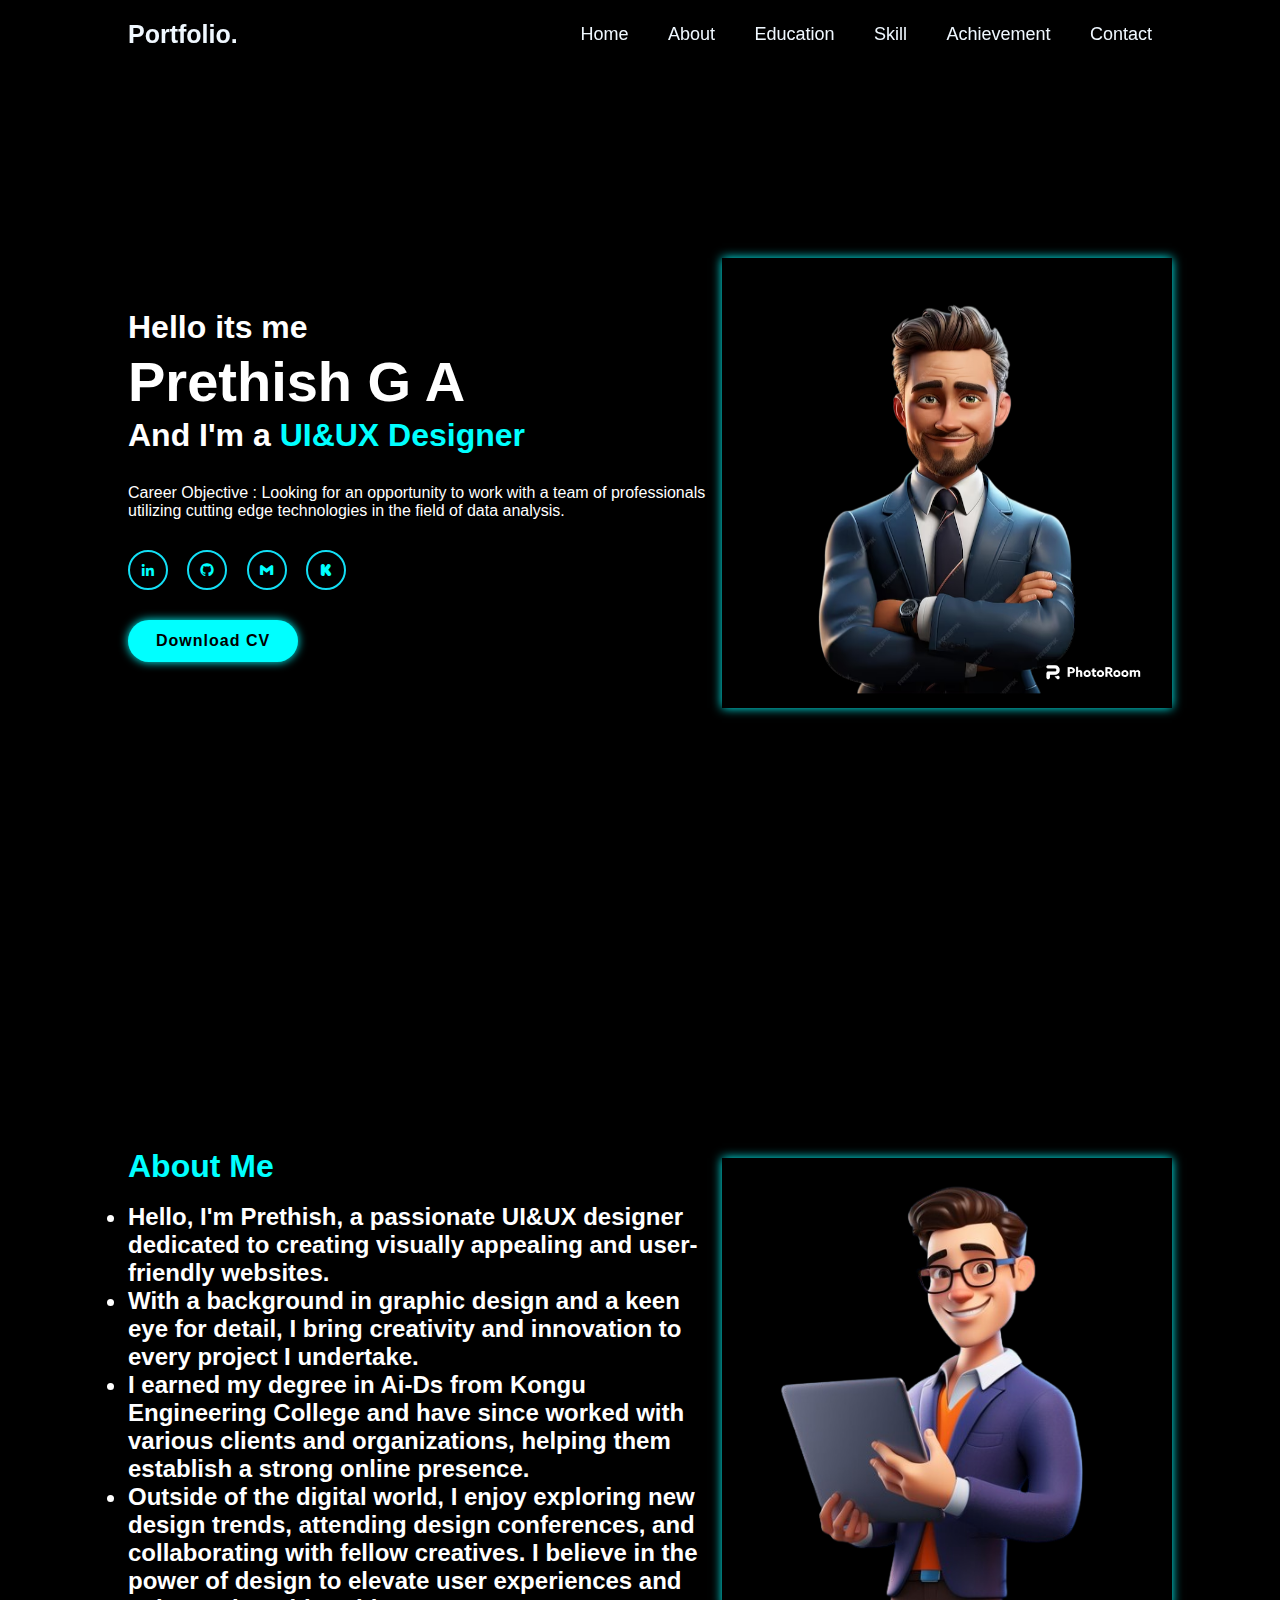
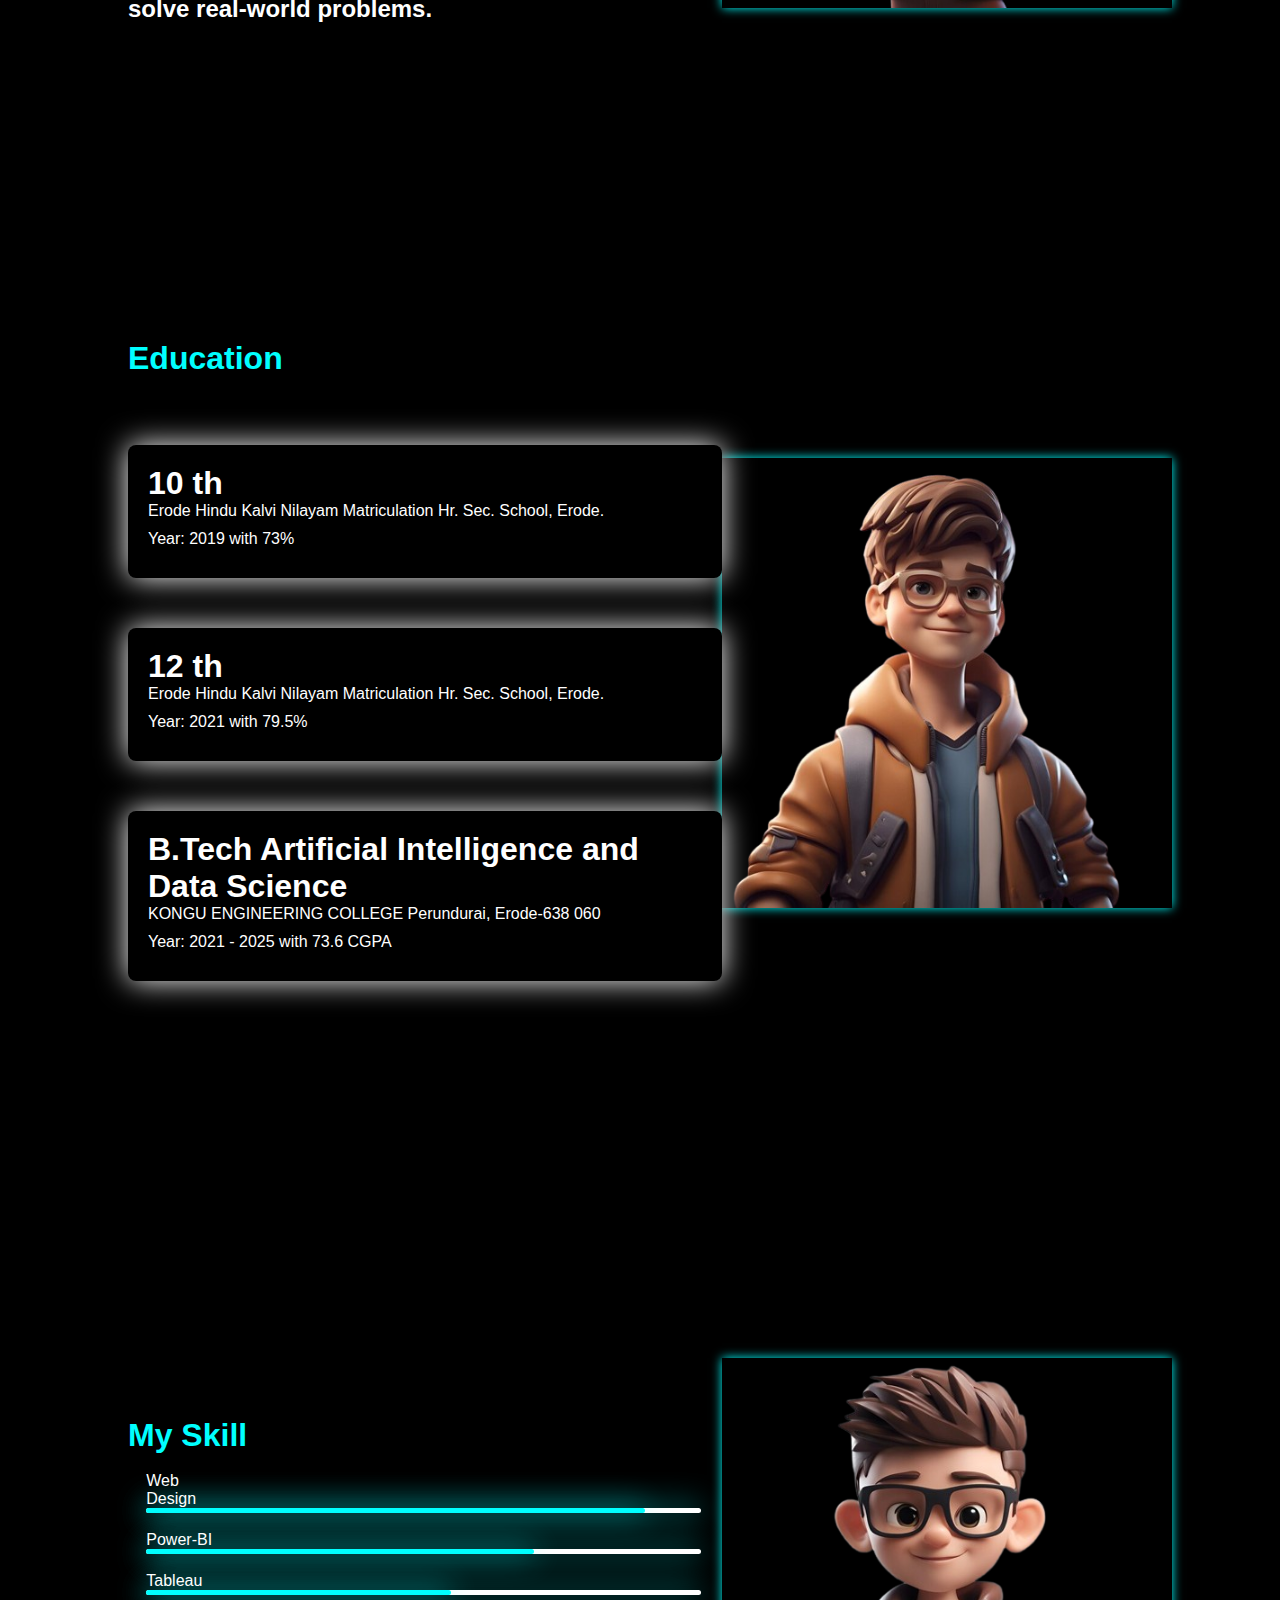
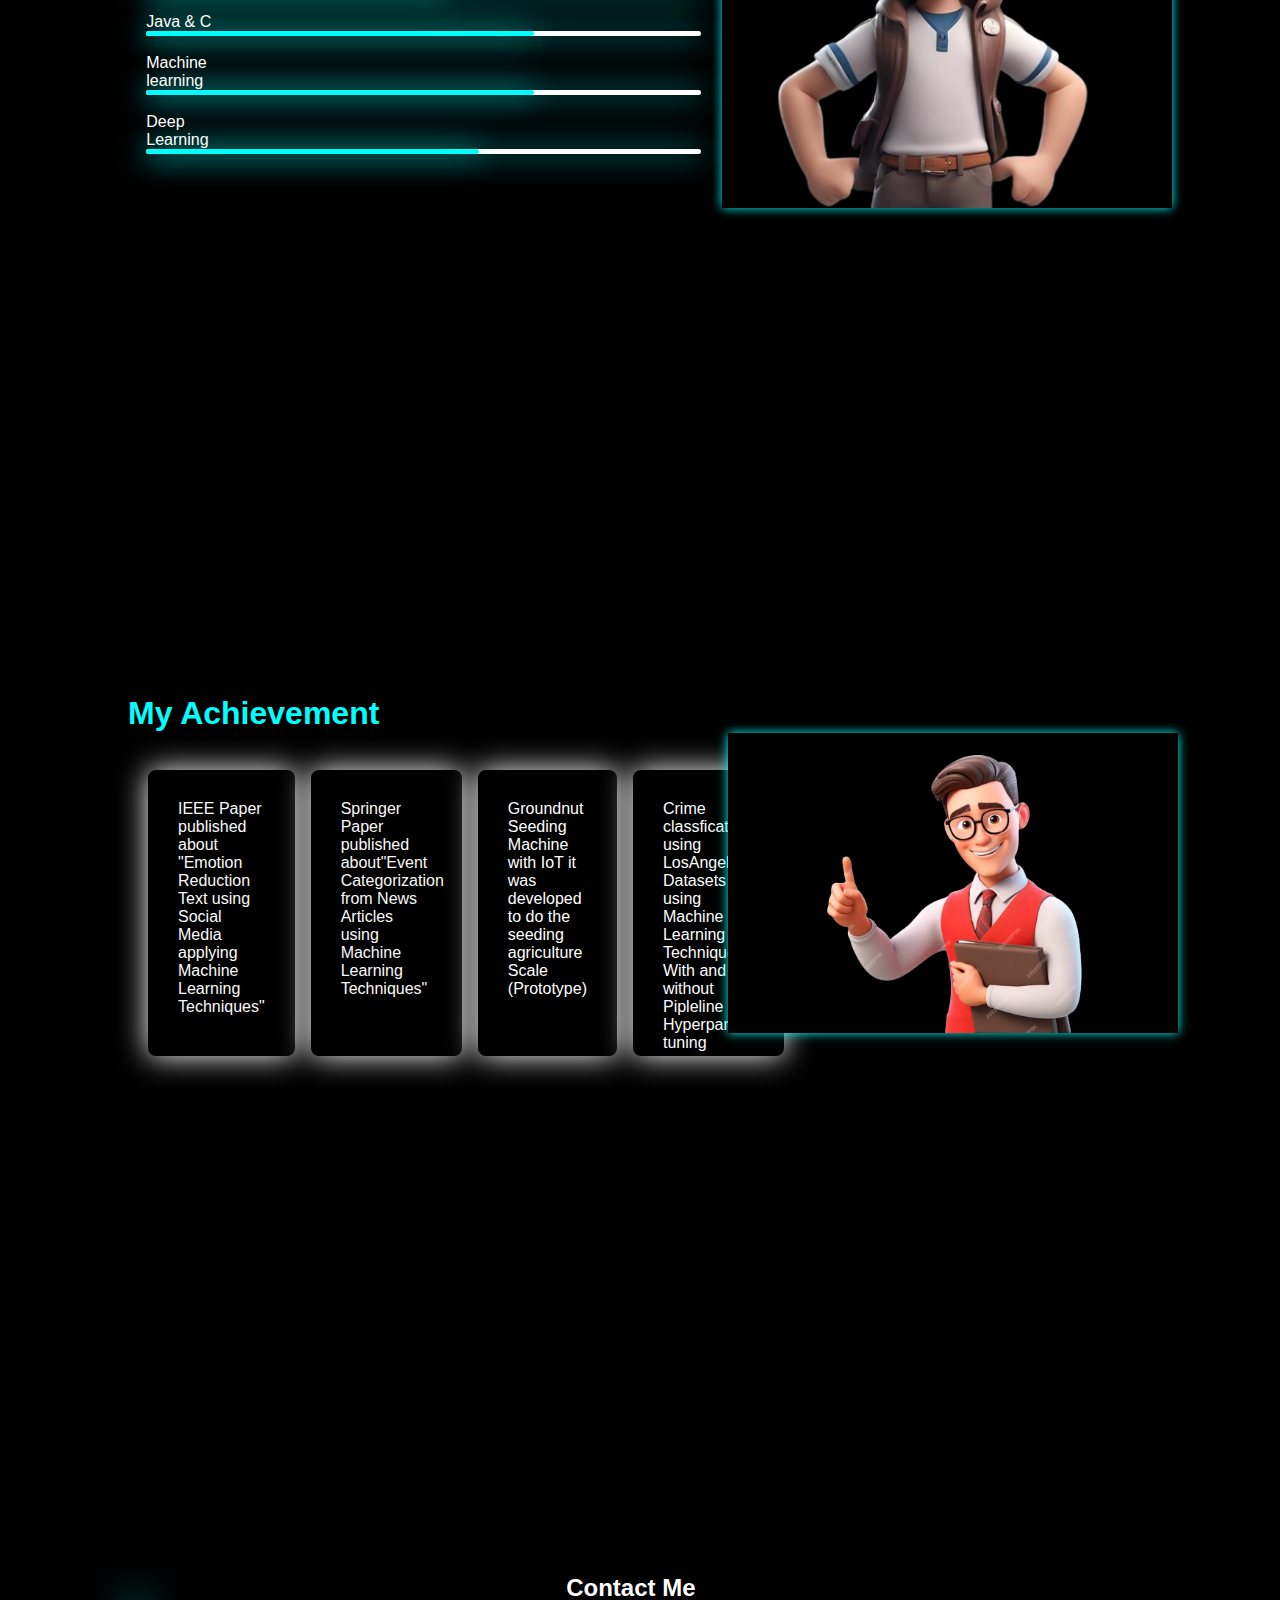
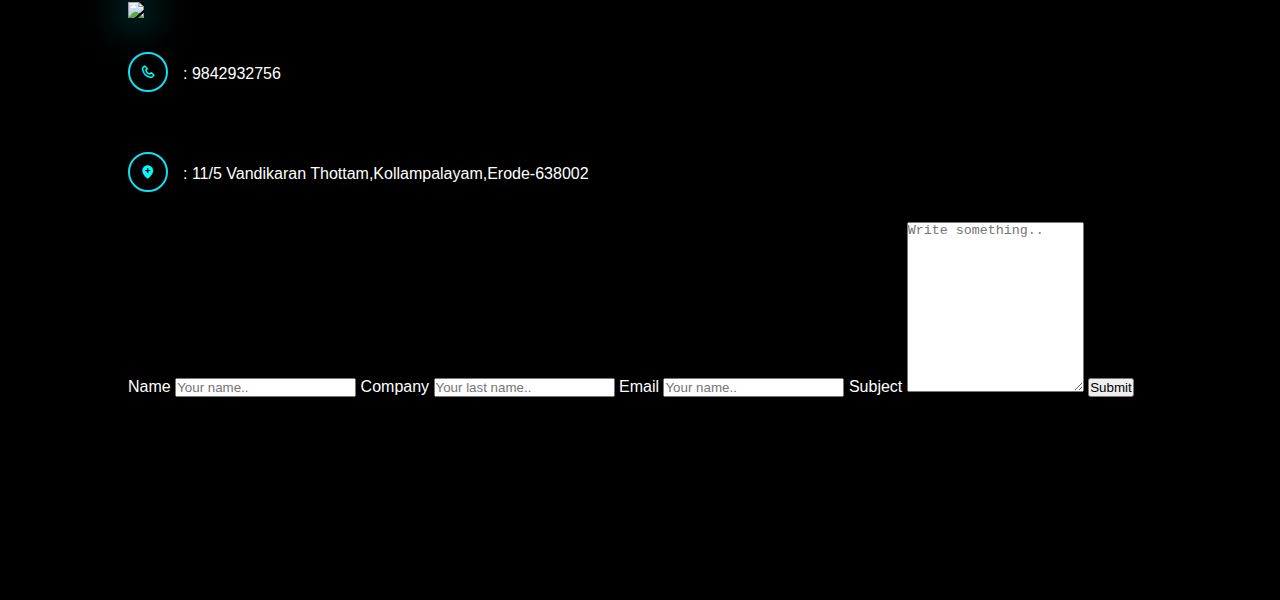
==== index.html @ bf3ad8b6 "Create index.html" ====
<!DOCTYPE html>
<html lang="en">
<head>
    <meta charset="UTF-8">
    <meta name="viewport" content="width=device-width, initial-scale=1.0">
    <title>Document</title>
    <link href='https://unpkg.com/boxicons@2.1.4/css/boxicons.min.css' rel='stylesheet'>
<script src="https://cdnjs.cloudflare.com/ajax/libs/Chart.js/2.9.4/Chart.js"></script>
    <link rel="stylesheet" href="stylee.css">
    <link rel="stylesheet" href="fic.css">
</head>
<body>
    <header class =" header">
        <a href="#" class="logo">Portfolio.</a>
        <nav class="navbar">
            <a href="resume.html">Home</a>
            <a href="#about">About</a>
            <a href="#Education">Education</a>
            <a href="#skill">Skill</a>
            <a href="#achievement">Achievement</a>
            <a href="#contact">Contact</a>

        </nav>
    </header>
    <section class="home">
        <div class="home-content">
            <h3>Hello its me</h3>
            <h1>Prethish G A</h1>
            <h3>And I'm a <span>UI&UX Designer</span></h3>
            <p>Career Objective : Looking for an opportunity to work with a team of professionals utilizing cutting edge technologies in the field of data analysis.</p>
            <div class="social-media">
                <a href="https://www.linkedin.com/in/prethish-ga-84b96224b/"><i class='bx bxl-linkedin'></i></a>
                <a href="https://github.com/prethish004"><i class='bx bxl-github'></i></a>
                <a href="prethishga.21aid@kongu.edu"><i class='bx bxl-gmail'></i></a>
                <a href="https://www.kaggle.com/prethishga21adr035"><i class='bx bxl-kickstarter' ></i></a>
            </div>
            <a href="https://placement.kongu.edu/public-profile?u_id=c4e5e5a32444a5fb967c16e923527ce446c644b2&ref_id=49720" class="btn">Download CV</a>
        </div>
        <div class="home-img">
            <img src="image-PhotoRoom.png" alt="">
        </div>
    </section>
    
    <section class="home" id="about">
        <div class="home-content">
            <h3><span>About Me</span></h3><br>
            
            <h4 style="font-size:150%;"><li>Hello, I'm Prethish, a passionate UI&UX designer dedicated to creating visually appealing and user-friendly websites.</li></h4>
            <h4 style="font-size:150%;"><li> With a background in graphic design and a keen eye for detail, I bring creativity and innovation to every project I undertake.</li></h4>
            <h4 style="font-size:150%;"><li>I earned my degree in Ai-Ds from Kongu Engineering College and have since worked with various clients and organizations, helping them establish a strong online presence.</li></h4>
            <h4 style="font-size:150%;"><li>Outside of the digital world, I enjoy exploring new design trends, attending design conferences, and collaborating with fellow creatives. I believe in the power of design to elevate user experiences and solve real-world problems.</li></h4>
        </div>
        <div class="home-img">
            <img src="view-3d-businessman_23-2150709814-removebg-preview.png" alt="">
        </div>
    </section>
    <section class="home" id="Education">
        <div class="home-content">
            <h3><span>Education</span></h3><br>
            <div class="education-container">
                <!-- Timeline Item 1: 10th Grade -->
                <div class="timeline-item">
                    <div class="timeline-content">
                        <h3>10 th</h3>
                        <p>Erode Hindu Kalvi Nilayam Matriculation Hr. Sec. School, Erode.</p>
                        <p>Year: 2019 with 73%</p>
                    </div>
                </div>
                <!-- Timeline Item 2: 12th Grade -->
                <div class="timeline-item">
                    <div class="timeline-content">
                        <h3>12 th</h3>
                        <p>Erode Hindu Kalvi Nilayam Matriculation Hr. Sec. School, Erode.</p>
                        <p>Year: 2021 with 79.5%</p>
                    </div>
                </div>
                <!-- Timeline Item 3: Bachelor's Degree -->
                <div class="timeline-item">
                    <div class="timeline-content">
                        <h3>B.Tech Artificial Intelligence and Data Science</h3>
                        <p>KONGU ENGINEERING COLLEGE Perundurai, Erode-638 060</p>
                        <p>Year: 2021 - 2025 with 73.6 CGPA</p>
                    </div>
                </div>
            </div>            
        </div>
        <div class="home-img">
            <img src="3d-illustration-cute-cartoon-boy-with-backpack-glasses_1142-38729-removebg-preview.png" alt="">
        </div>
    </section>
    <section class="home" id="skill">
        <div class="home-content">
            <h3><span>My Skill</span></h3><br>
            <div class="skill-group">
                <p>Web Design</p>
                <div class="skill-bar">
                    <div class="skill-value html"></div>
                </div><br>
                    <p>Power-BI</p>
                <div class="skill-bar">
                    <div class="skill-value p"></div>
                </div><br>
                    <p>Tableau</p>
                <div class="skill-bar">
                    <div class="skill-value ta"></div>
                </div><br>
                    <p>Java & C</p>
                <div class="skill-bar">
                    <div class="skill-value jc"></div>
                </div><br>
                    <p>Machine learning</p>
                <div class="skill-bar">
                    <div class="skill-value ml"></div>
                </div><br>
                    <p>Deep Learning</p>
                <div class="skill-bar">
                    <div class="skill-value dl"></div>
                </div>
            </div>
        </div>
        <div class="home-img">
            <img src="3d-illustration-cute-boy-with-backpack-glasses-gray-background_1142-58202-removebg-preview.png" alt="">
        </div>
    </section>
    <section class="home" id="achievement">
        <div class="home-content">
            <h3><span> My Achievement</span></h3><br>
            <section class="achievement-section">
                <div class="achievement-card">
                    <p style="color: rgb(250, 250, 250);">IEEE Paper published about "Emotion Reduction Text using Social Media applying Machine Learning Techniques"</p>
                </div>
                <div class="achievement-card">
                    <p style="color: rgb(250, 248, 248);">Springer Paper published about"Event Categorization from News Articles using Machine Learning Techniques"</p>
                </div>
                <div class="achievement-card">
                    <p style="color: rgb(255, 255, 255);">Groundnut Seeding Machine with IoT it was developed to do the seeding agriculture Scale (Prototype)</p>
                </div>
                <div class="achievement-card">
                    <p style="color: rgb(253, 252, 252);">Crime classfication using LosAngels Datasets by using Machine Learning Techniques With and without Pipleline Hyperparameter tuning</p>
                </div>
            </section>
        </div>
        <div class="home-img">
            <img src="cartoon-male-teacher-isolated-white-background-vector-illustration-ai-generated_894218-552-removebg-preview.png" alt="">
        </div>
    </section>
    <section class="home" id="contact">
            <div class="cc">
              <div style="text-align:center">
                <h2>Contact Me
                </h2>
              </div>
              <div class="row">
                <div class="column">
                  <img src="https://img.freepik.com/free-photo/3d-render-little-boy-with-eyeglasses-blue-shirt_1142-50994.jpg?t=st=1706197754~exp=1706201354~hmac=3efa7c0eab2272256fa7c5a47ec1d2c3efeff3fd4c484e17e3f9d261cd28e0bb&w=740" style="box-shadow:0 0 40px aqua;width: 80%;",><br>
                  <div class="social-media">

                    <a><i class='bx bx-phone'></i></a>: 9842932756<br><span>
                    <a><i class='bx bxs-location-plus'></i></a>: 11/5 Vandikaran Thottam,Kollampalayam,Erode-638002</span></div>
                </div>
                <div class="column">
                  <form>
                    <label for="fname">Name</label>
                    <input type="text" id="fname" name="firstname" placeholder="Your name..">
                    <label for="lname">Company</label>
                    <input type="text" id="lname" name="lastname" placeholder="Your last name..">
                    <label for="fname">Email</label>
                    <input type="text" id="fname" name="firstname" placeholder="Your name..">
                    <label for="subject">Subject</label>
                    <textarea id="subject" name="subject" placeholder="Write something.." style="height:170px"></textarea>
                    <input type="submit" value="Submit">
                  </form>
                </div>
              </div>
            </div>
        
    </section>
</body>
<script src="resume.js"></script>
</html>
---- stylee.css ----
*{
    margin: 0;
    padding: 0;
    box-sizing: border-box;
}
body{
    background-color: rgb(27, 23, 23);
    color: white;
}
.header{
    position: fixed;
    top: 0;
    left: 0;
    width: 100%;
    padding: 20px 10%;
    background: transparent;
    display: flex;
    justify-content: space-between;
    align-items: center;
    z-index: 100;
    border-color: brown;
}
.logo{
    font-size: 25px;
    color: aliceblue;
    text-decoration: none;
    font-weight: 600;
    cursor: default;
}
.navbar a{
    font-size: 18px;
    color: aliceblue;
    text-decoration: none;
    font-weight: 500;
    margin-left: 35px;
    transition: .4s;
}
.navbar a:hover,
.navbar a.active{
    color: aqua;
}
.home {
    position: relative;
    width: 100%;
    height: 100vh;
    display: flex;
    justify-content: space-between;
    align-items: center;
    padding: 70px 10% 0;

}
.home-img img{
    max-width: 450px;
    margin-right: -20px;
    background: rgb(0, 0, 0);
    color: black;
    box-shadow: 0 0 10px aqua;
}
.home-content{
    max-width: 600px;
}
.home-content h3{
    font-size: 32px;
    font-weight: 700;
}
.home-content h3 span{
    color: aqua;
 }
.home-content h1{
    font-size:56px;
    font-weight: 700;
    margin:3px 0;
}
.home-content h3:nth-of-type(2){
    margin-bottom:30px ;
}
.home-content p{
    font-size: 16px;
}
.social-media a{
    display: inline-flex;
    width: 40px;
    height: 40px;
    background: transparent;
    border: 2px solid rgb(19, 223, 245);
    border-radius:50%;
    color: aqua;
    justify-content: center;
    align-items: center;
    text-decoration: none;
    margin: 30px 15px 30px 0;
    transition: .5s ease;
}
.social-media a:hover{
    background: aqua;
    color: black;
    box-shadow: 0 0 20px aqua;
}
.btn{
    display:inline-block;
    padding: 12px 28px;
    background: aqua;
    border-radius: 40px;
    box-shadow: 0 0 10px aqua;
    letter-spacing: 1px;
    color: black;
    font-weight: 600;
    text-decoration:none;
    font-size: 16px;
}
.btn:hover{
    background: aqua;
    color: black;
    box-shadow: 0 0 40px aqua;
}
/* styles.css */
body {
    margin: 0;
    padding: 0;
    font-family: Arial, sans-serif;
    background-color: black;
  }
  
  .container {
    display: flex;
    justify-content: space-between;
    align-items: center;
    padding: 20px;
    background-color: black;
  }

  .chartContainer {
    position: relative;
    width: 100%;
    max-width: 800px;
    height: 700px;
    margin: auto;
    background-color: black;
    display: flex;
    justify-content: flex-start; /* Align the chart to the left */
    align-items: center;
  }
  #chartGlow {
    position: absolute;
    top: 50%;
    left: 50%;
    transform: translate(-50%, -50%);
    width: 100%;
    height: 100%;
    border-radius: 50%;
    z-index: -1;
  }
/* Variables */

.education-container {
    max-width: 800px;
    margin: 50px auto;
}

.timeline-item {
    display: flex;
    margin-bottom: 50px;
    position: relative;
}

.timeline-content {
    flex: 2;
    padding: 20px;
    background-color: rgb(0, 0, 0);
    border-radius: 8px;
    box-shadow: 0 0 30px rgb(255, 255, 255);
}

.timeline-content h3 {
    margin-top: 0;
}

.timeline-content p {
    margin-bottom: 10px;
}

.timeline-image {
    flex: 1;
    text-align: center;
}

.timeline-image img {
    max-width: 100%;
    border-radius: 8px;
    box-shadow: 0 0 10px rgba(255, 3, 3, 0.1);
}
.skill-group {
	margin: 0 auto;
	width: 70%;
}
.skill-group > p {
	color: white
}
.skill-bar {
	width: 650%;
    height: 5px;
	background-color: white;
    border-radius: 80px;
    box-shadow: 0 0 30px aqua;
}
.skill-value {
	text-align: start;
	padding: 2.5px;
    height: 4px;
	color: black;
    border-radius: 80px;
    box-shadow: 0 0 30px aqua;

}
.html {
	width: 90%;
	background-color: aqua;
}
.p {
	width: 70%;
	background-color: aqua;
}
.ta {
	width: 55%;
	background-color: aqua;
}
.jc {
	width: 70%;
	background-color:aqua;
}
.ml {
	width: 70%;
	background-color: hsl(181, 100%, 50%);
}
.dl {
	width: 60%;
	background-color:aqua;
}
/* /// */
.achievement-section {
    display: flex;
    justify-content: space-between;
    padding: 20px;
}

.achievement-card {
    background-color: #000000;
    padding: 30px;
    border-radius: 8px;
    margin-right: 1rem;
    justify-content: flex-start;
    width: 27%;
    height: 286px;
    box-shadow: 0 0 30px rgb(255, 255, 255);

    /* transition: box-shadow 0.3s ease-in-out; */


}

.achievement-card:hover {
    box-shadow: 0 0 20px 0 rgb(2, 213, 255);

}

.achievement-card h3 {
    margin-top: 0;
    color: #3498db; /* Adjust color as needed */
}

.achievement-card p {
    margin-bottom: 0;
}
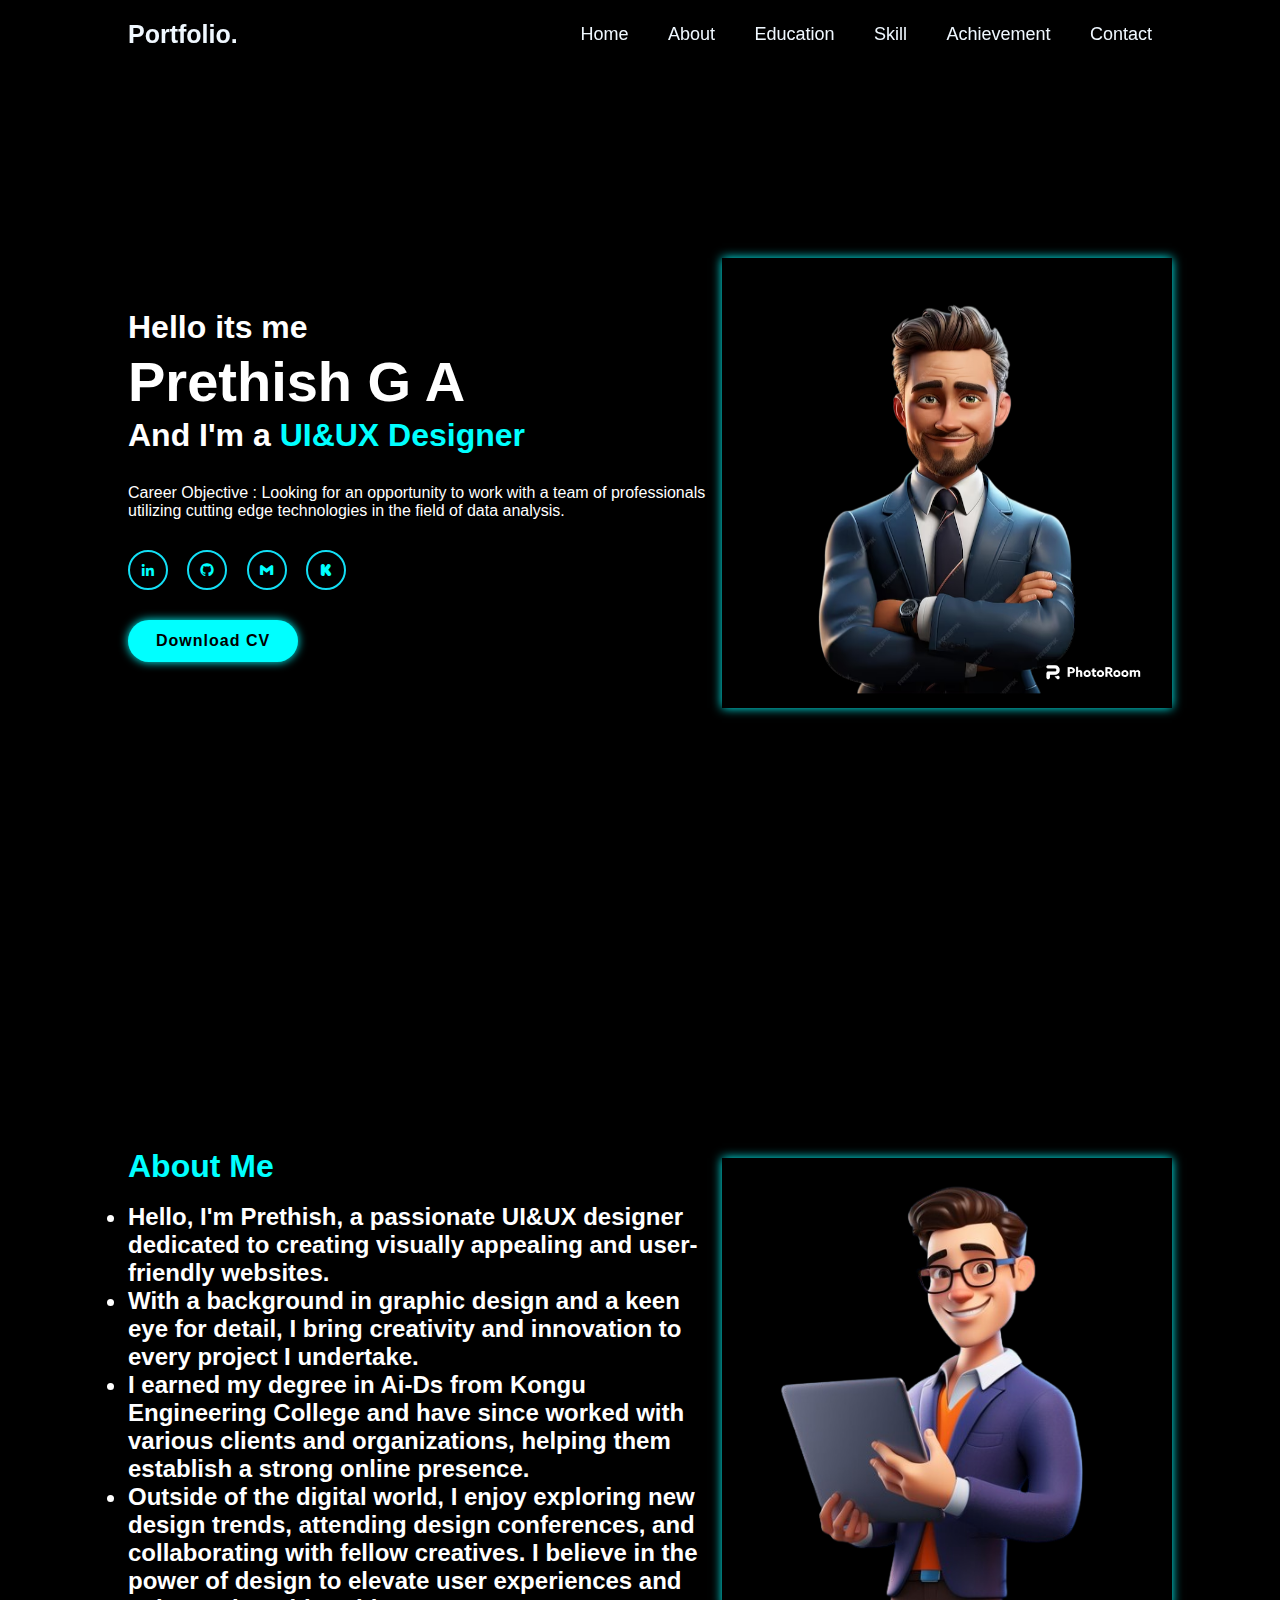
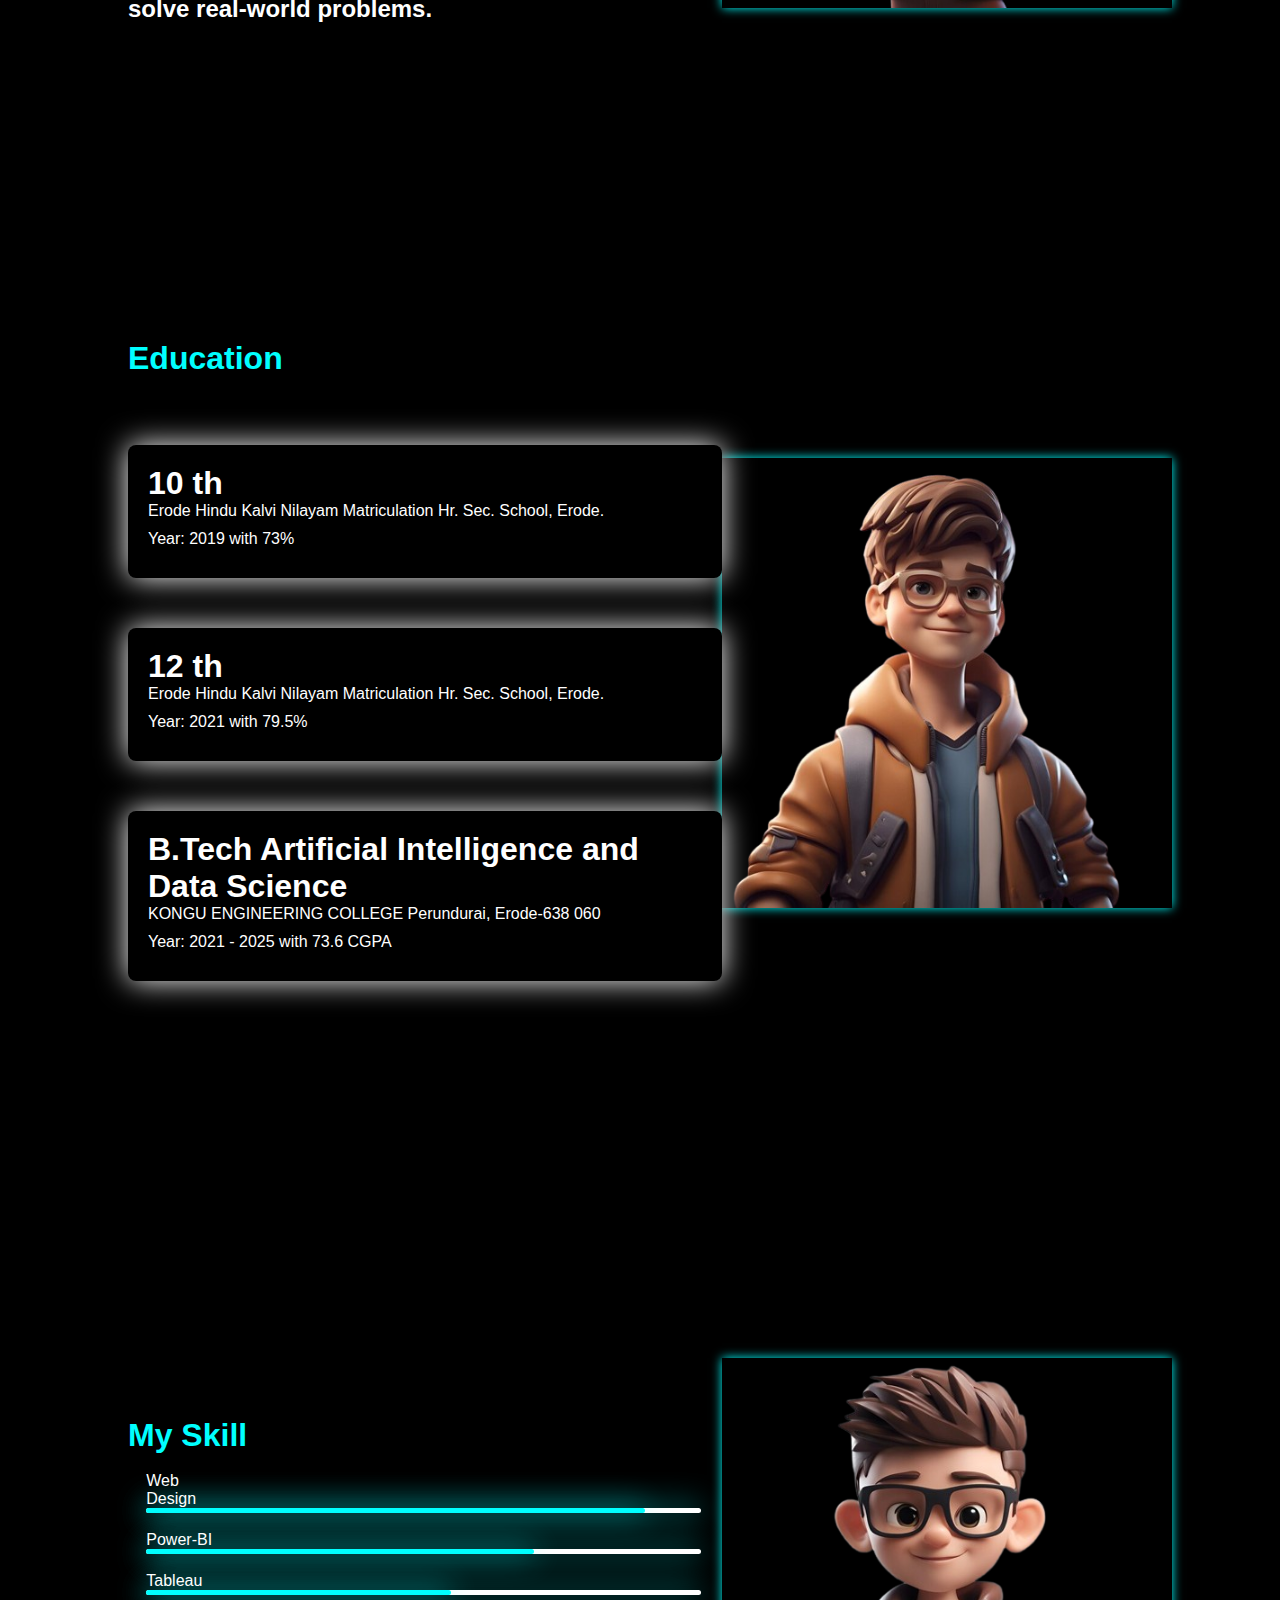
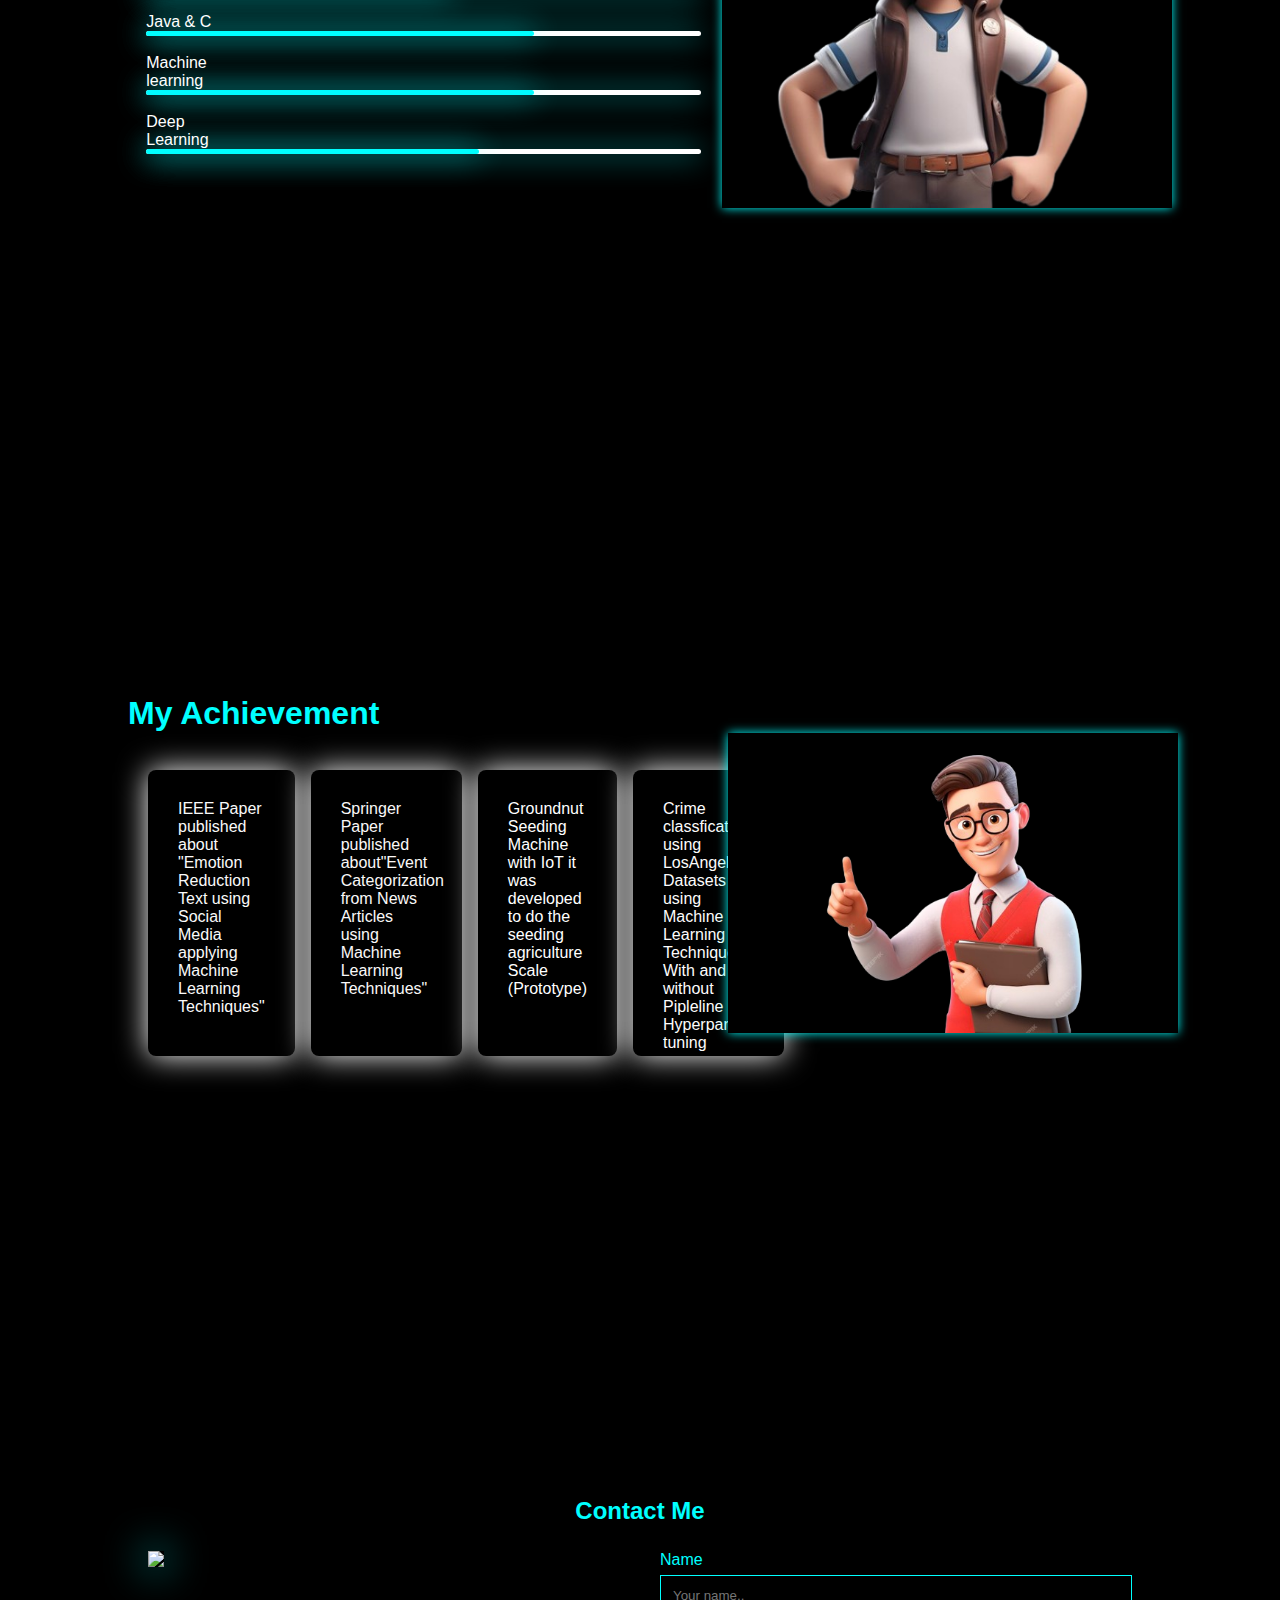
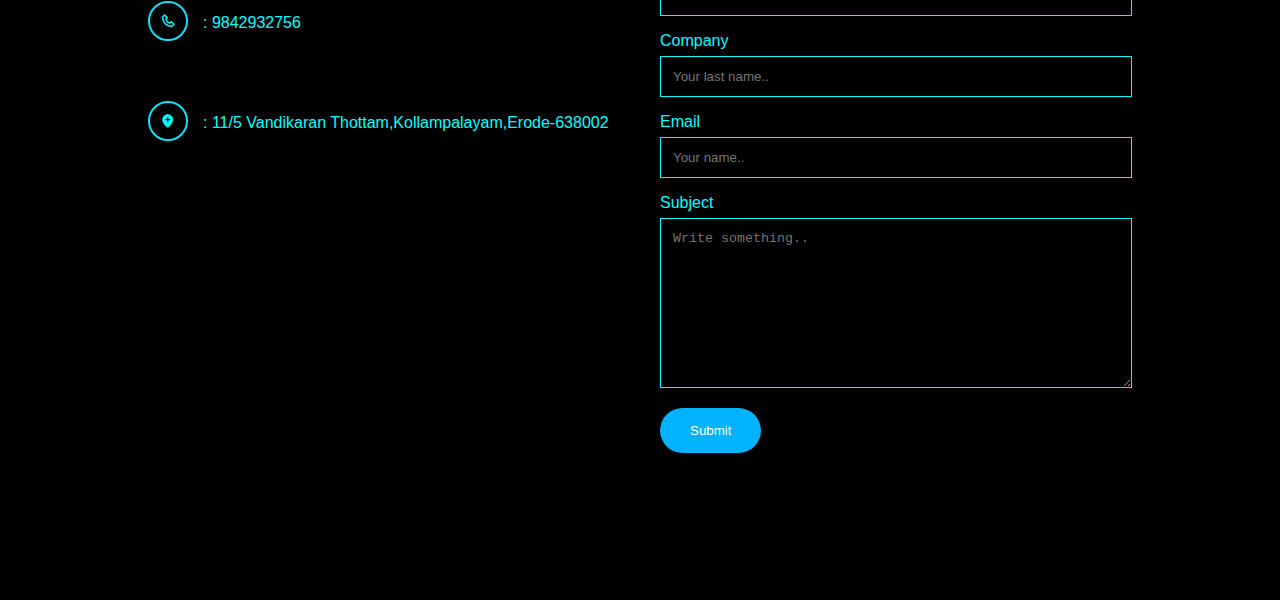
==== commit 0a23dd78: "index.html" ====
--- a/index.html
+++ b/index.html
@@ -13,7 +13,7 @@
     <header class =" header">
         <a href="#" class="logo">Portfolio.</a>
         <nav class="navbar">
-            <a href="resume.html">Home</a>
+            <a href="#home">Home</a>
             <a href="#about">About</a>
             <a href="#Education">Education</a>
             <a href="#skill">Skill</a>
--- a/stylee.css
+++ b/stylee.css
@@ -271,4 +271,78 @@
 .achievement-card p {
     margin-bottom: 0;
 }
-  +.cc {
+      font-family: Arial, Helvetica, sans-serif;
+      background-color: black;
+      color: aqua;
+      margin: 0;
+    }
+
+    * {
+      box-sizing: border-box;
+    }
+
+    /* Style inputs */
+    input[type=text],
+    select,
+    textarea {
+      width: 100%;
+      padding: 12px;
+      border: 1px solid aqua;
+      margin-top: 6px;
+      margin-bottom: 16px;
+      resize: vertical;
+      background-color: black;
+      color: aqua;
+    }
+
+    input[type=submit] {
+      background-color: #01b2fd;
+      color: white;
+      padding: 15px 30px;
+      border: none;
+      cursor: pointer;
+      border-radius: 30px;
+    }
+
+    input[type=submit]:hover {
+      background-color: #06defa;
+    }
+
+    /* Style the container/contact section */
+    .container {
+      border-radius: 5px;
+      background-color: #040404;
+      padding: 10px;
+    }
+
+    /* Create two columns that float next to each other */
+    .column {
+      float: left;
+      width: 50%;
+      margin-top: 6px;
+      padding: 20px;
+    }
+
+    /* Clear floats after the columns */
+    .row:after {
+      content: "";
+      display: table;
+      clear: both;
+    }
+    .home-img img{
+      max-width: 450px;
+      margin-right: -20px;
+      background: rgb(0, 0, 0);
+      color: black;
+      box-shadow: 0 0 10px aqua;
+  }
+
+    /* Responsive layout - when the screen is less than 600px wide, make the two columns stack on top of each other instead of next to each other */
+    @media screen and (max-width: 600px) {
+      .column,
+      input[type=submit] {
+        width: 100%;
+        margin-top: 0;
+      }
+    }
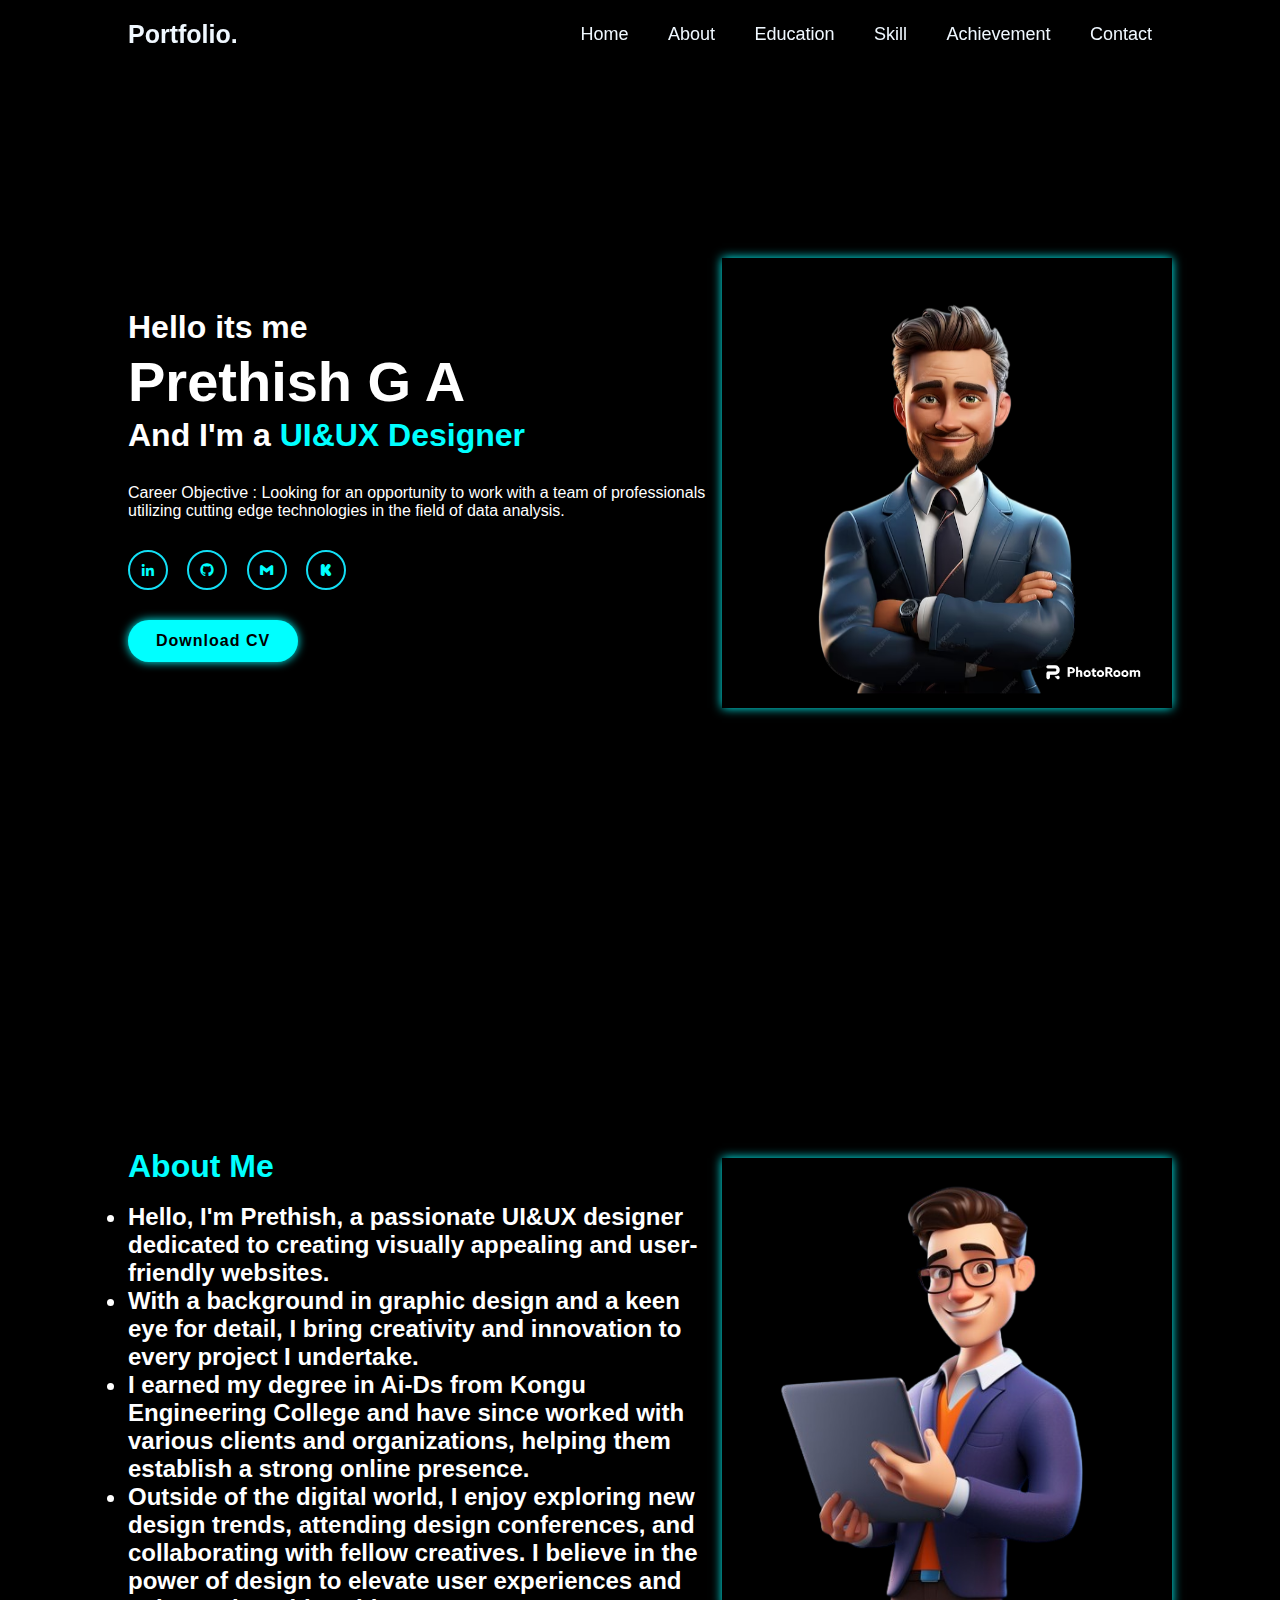
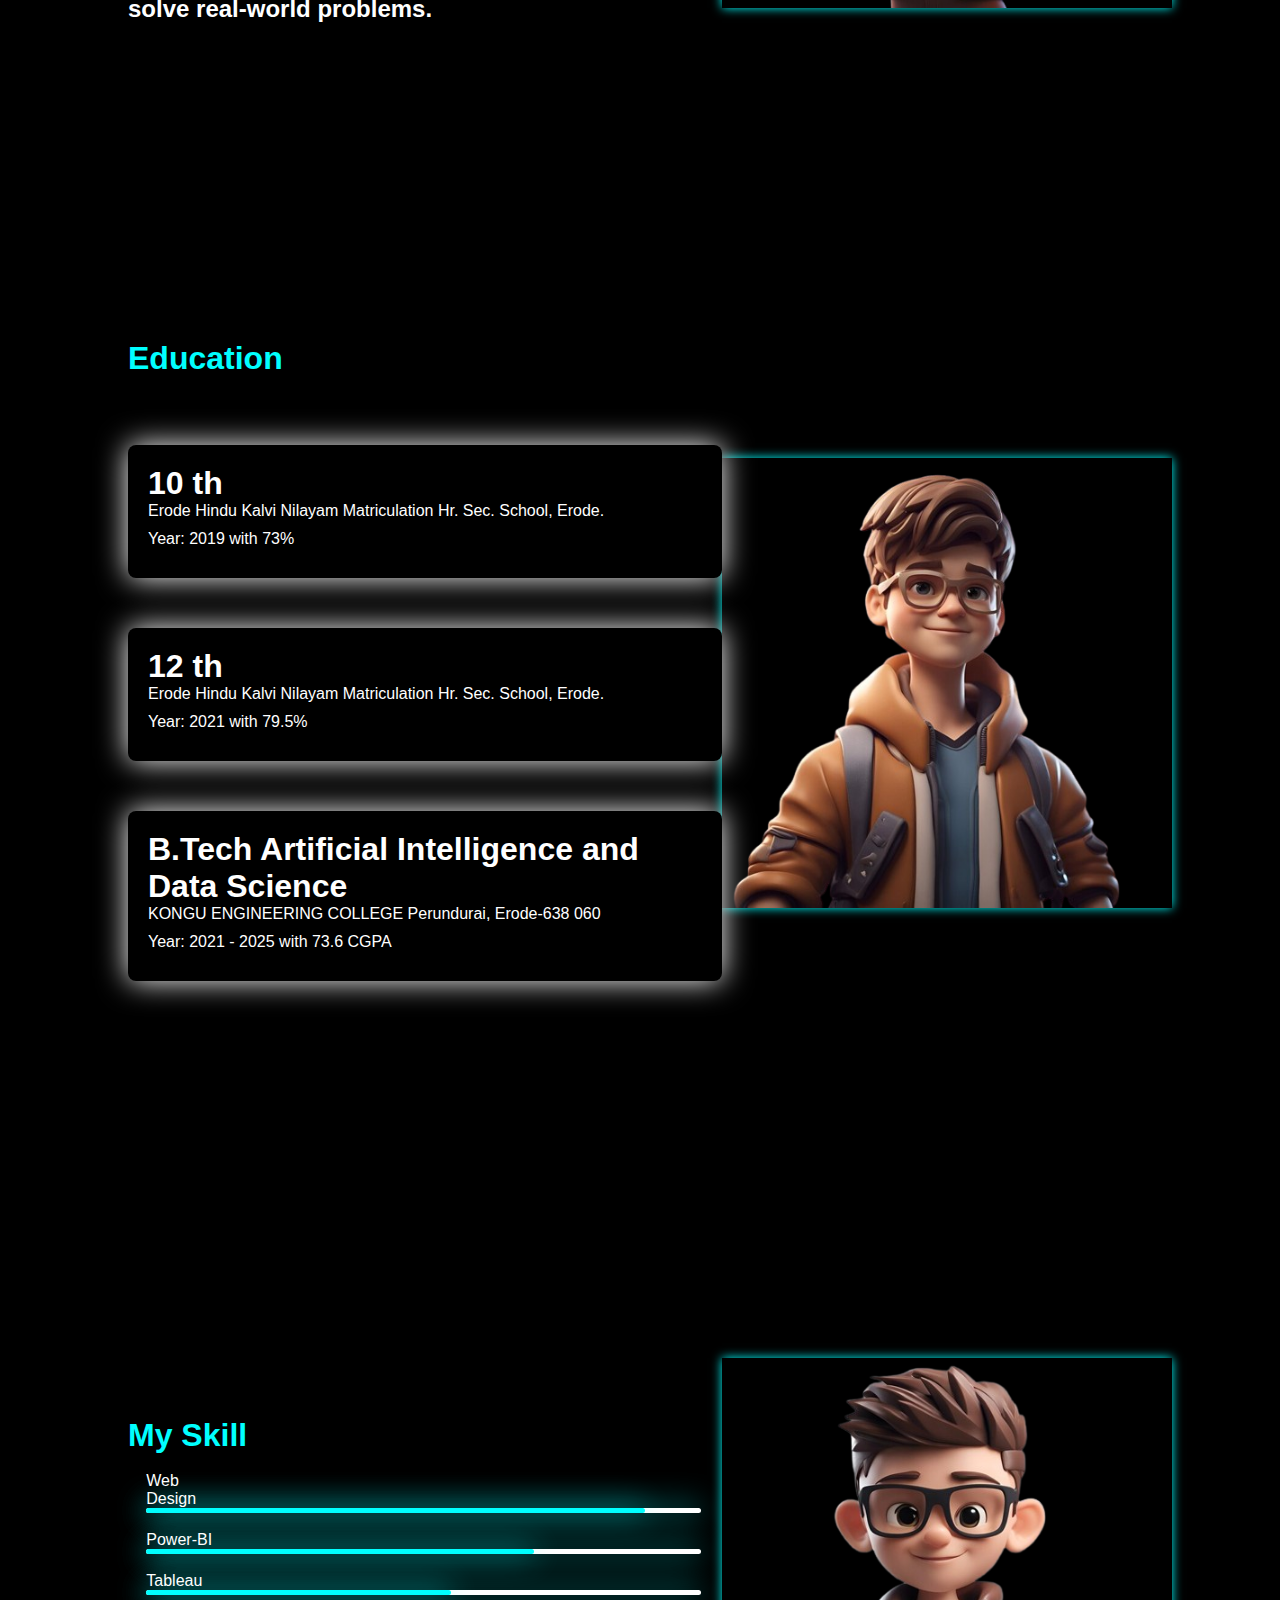
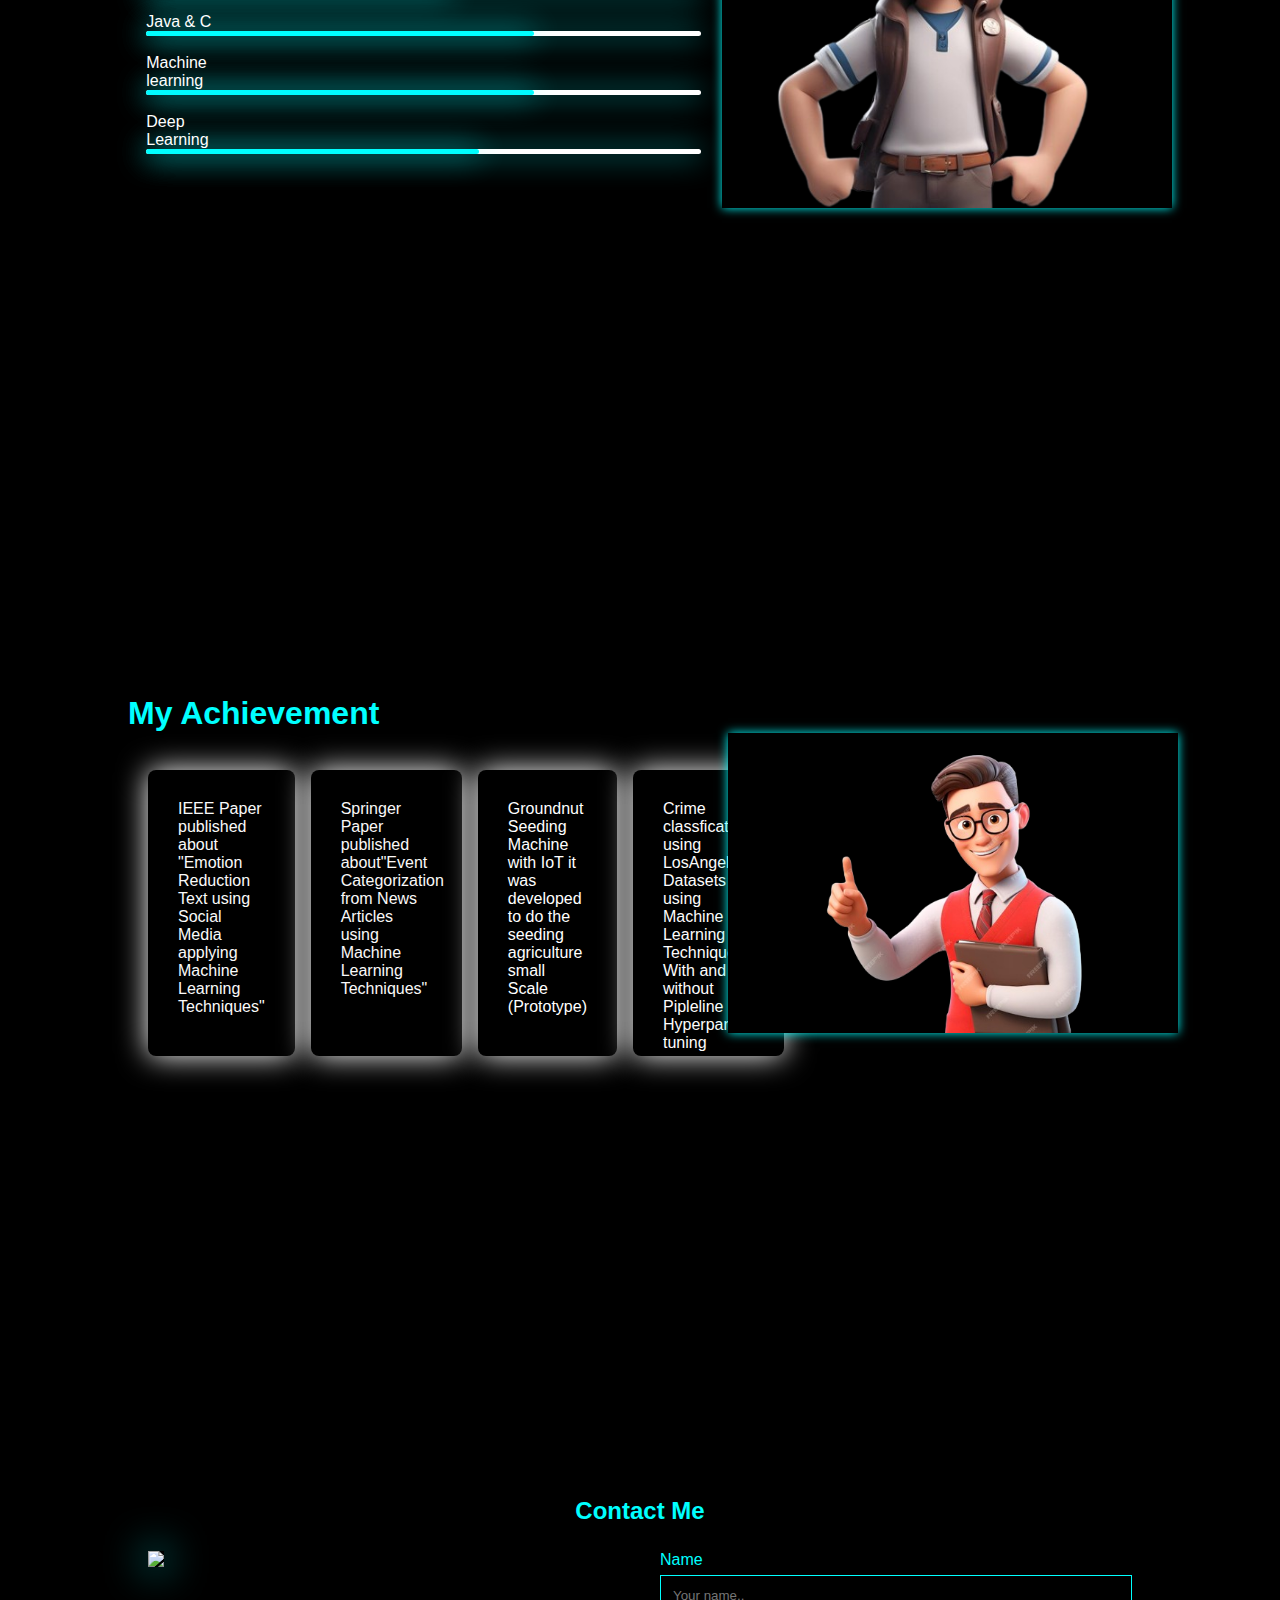
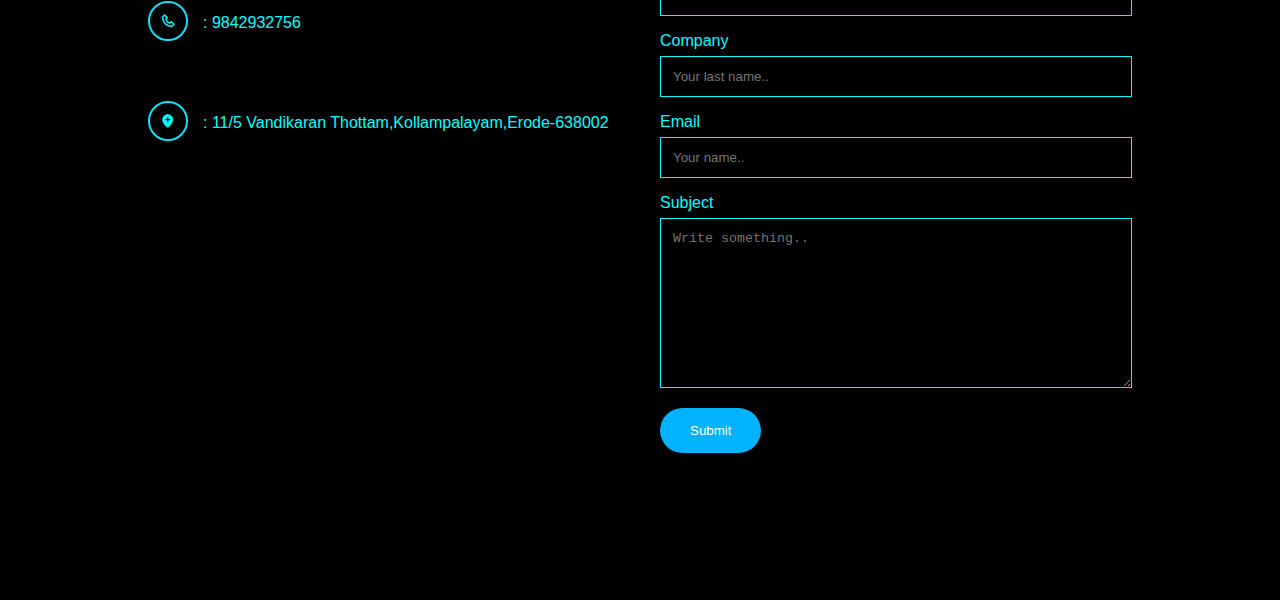
==== commit 2afb7fd0: "index.html" ====
--- a/index.html
+++ b/index.html
@@ -22,7 +22,7 @@
 
         </nav>
     </header>
-    <section class="home">
+    <section class="home" id="home">
         <div class="home-content">
             <h3>Hello its me</h3>
             <h1>Prethish G A</h1>
@@ -133,7 +133,7 @@
                     <p style="color: rgb(250, 248, 248);">Springer Paper published about"Event Categorization from News Articles using Machine Learning Techniques"</p>
                 </div>
                 <div class="achievement-card">
-                    <p style="color: rgb(255, 255, 255);">Groundnut Seeding Machine with IoT it was developed to do the seeding agriculture Scale (Prototype)</p>
+                    <p style="color: rgb(255, 255, 255);">Groundnut Seeding Machine with IoT it was developed to do the seeding agriculture  small Scale (Prototype)</p>
                 </div>
                 <div class="achievement-card">
                     <p style="color: rgb(253, 252, 252);">Crime classfication using LosAngels Datasets by using Machine Learning Techniques With and without Pipleline Hyperparameter tuning</p>
